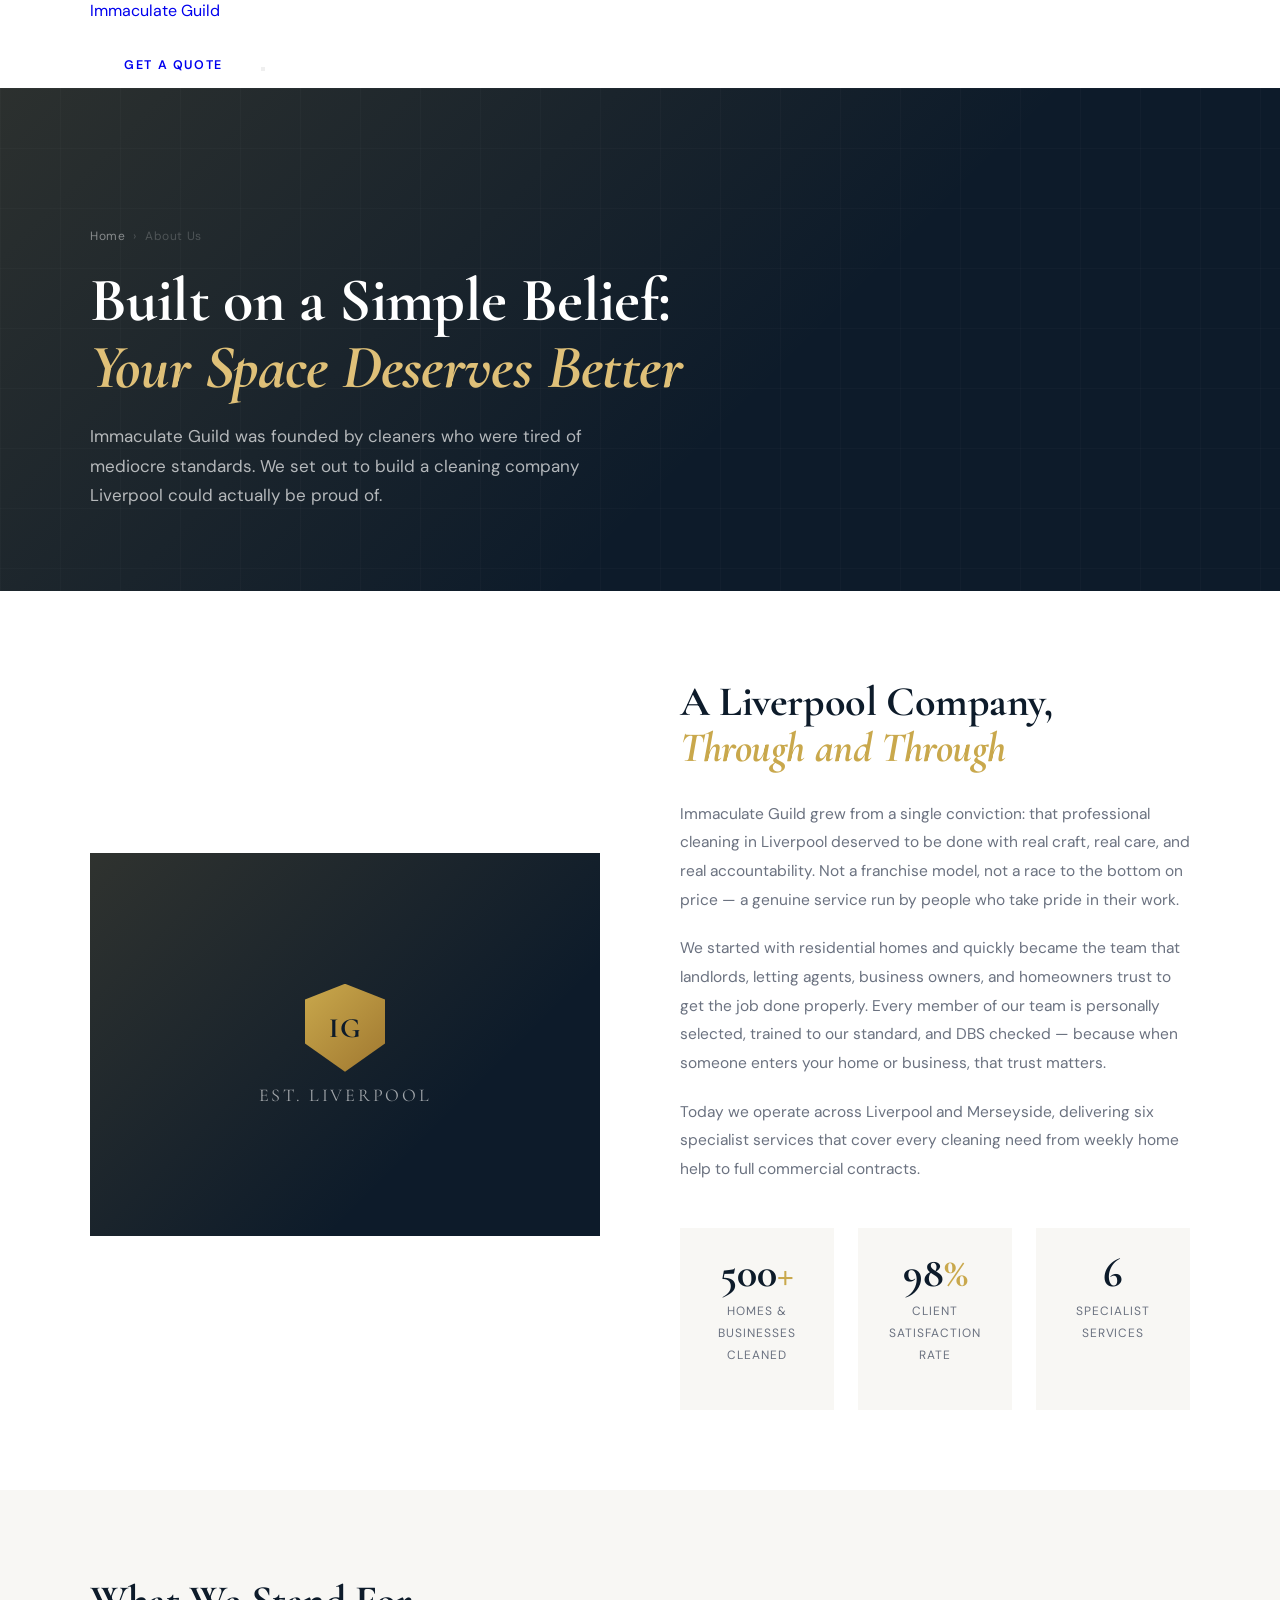
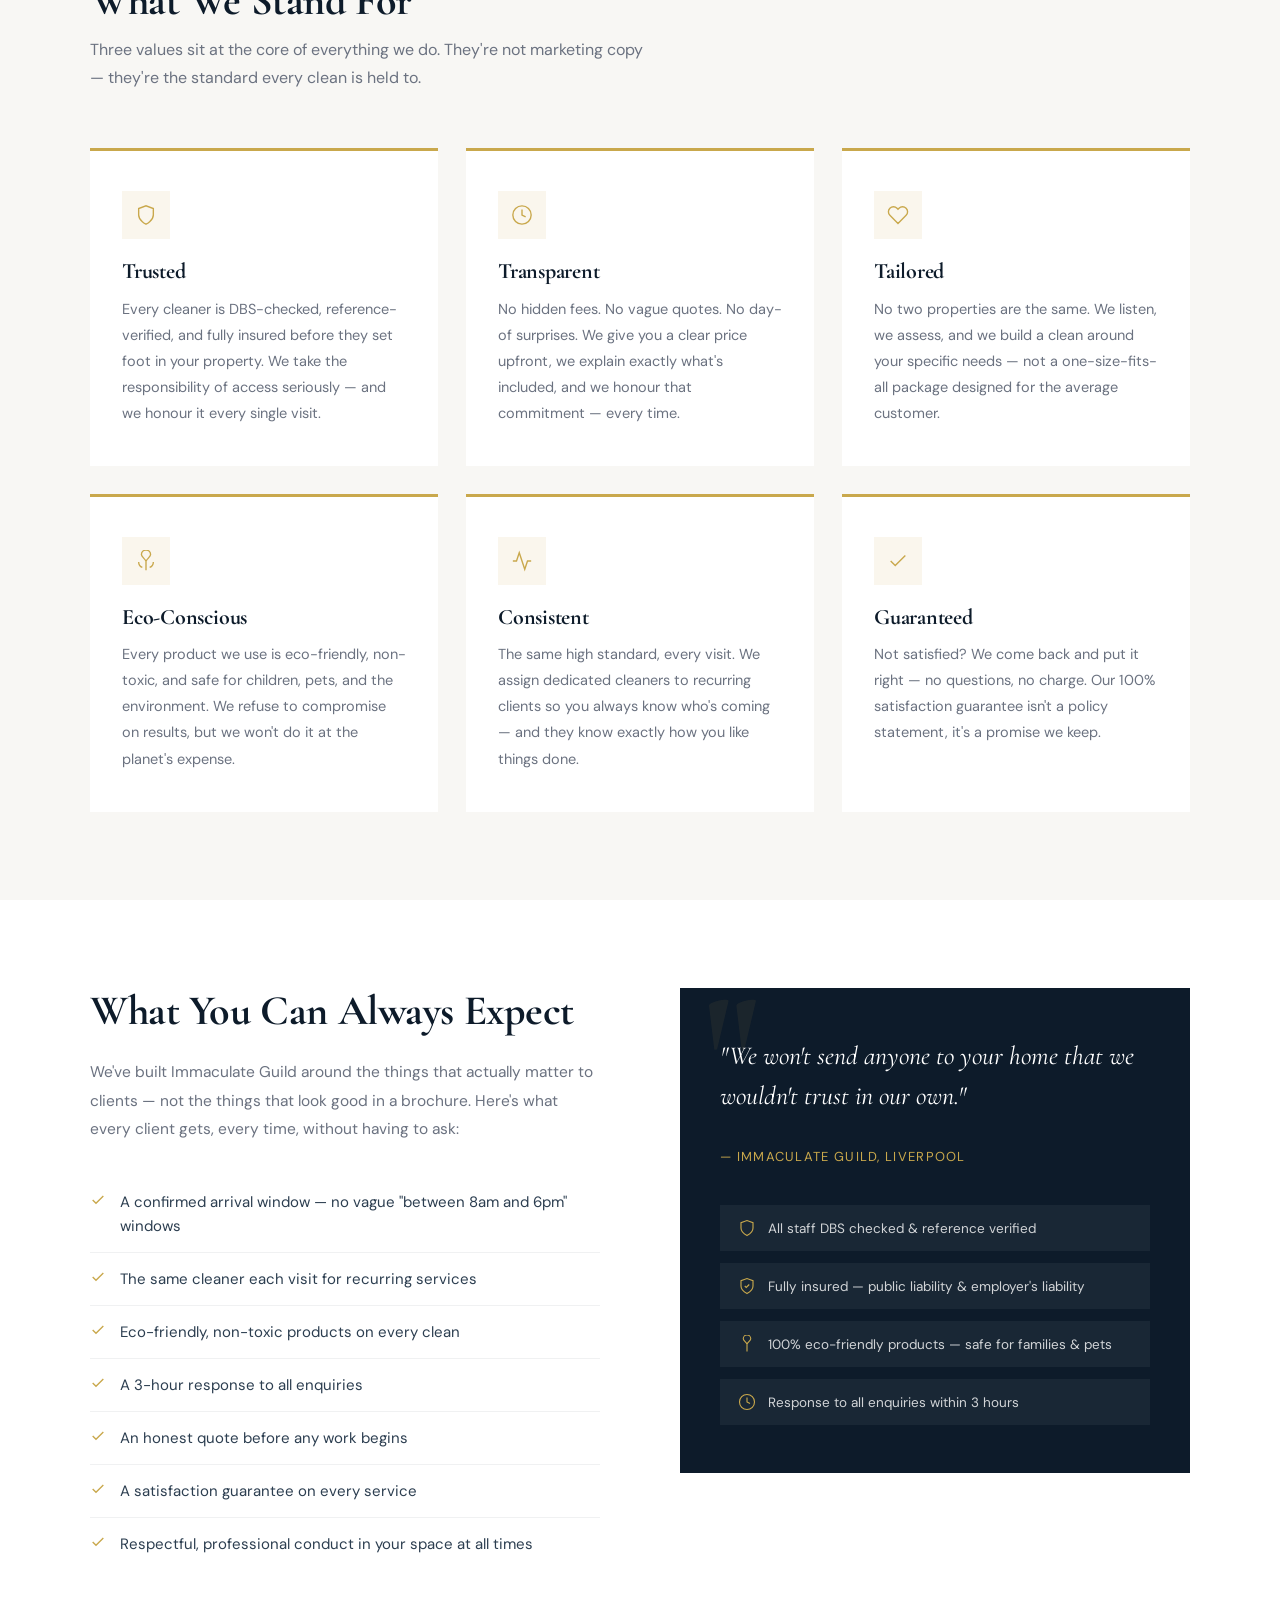
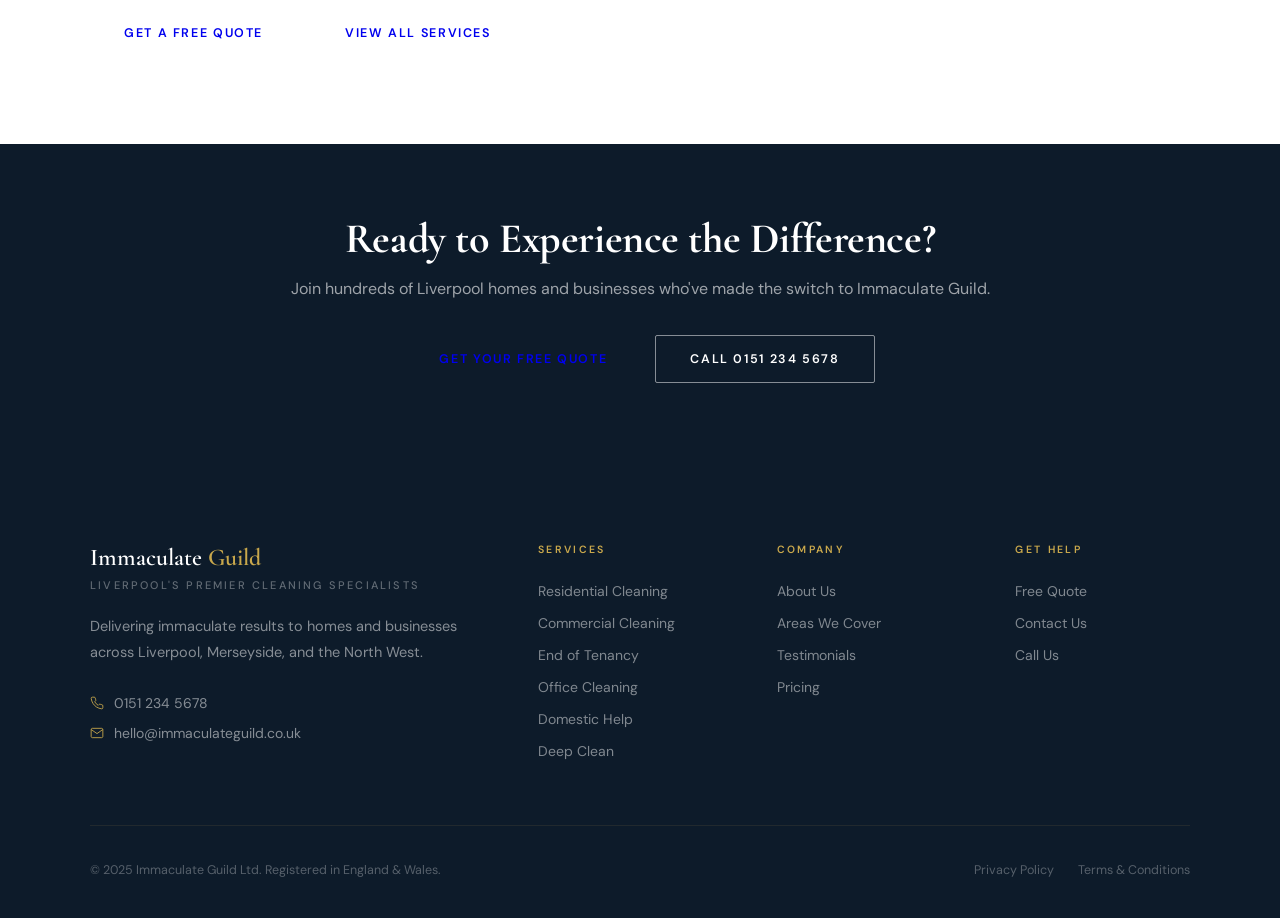
==== about.html @ 3dfc9b31 "Add supporting pages: About, Areas, Testimonials + sitemap/robots - about.html: Story, 6 brand value" ====
<!DOCTYPE html>
<html lang="en-GB">
<head>
  <meta charset="UTF-8"/>
  <meta name="viewport" content="width=device-width,initial-scale=1.0"/>
  <meta name="description" content="About Immaculate Guild — Liverpool's trusted professional cleaning specialists. Meet our team, our story, and the values behind every clean."/>
  <title>About Us | Immaculate Guild Liverpool</title>
  <link rel="preconnect" href="https://fonts.googleapis.com"/>
  <link rel="preconnect" href="https://fonts.gstatic.com" crossorigin/>
  <link href="https://fonts.googleapis.com/css2?family=Cormorant+Garamond:ital,wght@0,300;0,400;0,600;0,700;1,400;1,600&family=DM+Sans:opsz,wght@9..40,300;9..40,400;9..40,500;9..40,600&display=swap" rel="stylesheet"/>
  <link rel="stylesheet" href="css/global.css"/>
  <style>
    .page-hero {
      padding: 140px 0 80px;
      background: var(--navy); position: relative; overflow: hidden;
    }
    .page-hero::before {
      content: ''; position: absolute; inset: 0;
      background: linear-gradient(135deg, rgba(184,145,68,.18) 0%, transparent 60%);
    }
    .page-hero::after {
      content: ''; position: absolute; inset: 0; pointer-events: none;
      background-image: linear-gradient(rgba(255,255,255,.02) 1px,transparent 1px),
                        linear-gradient(90deg,rgba(255,255,255,.02) 1px,transparent 1px);
      background-size: 60px 60px;
    }
    .page-hero-inner { position: relative; z-index: 2; }
    .breadcrumb {
      display: flex; align-items: center; gap: 8px;
      font-size: 12px; color: rgba(255,255,255,.45); margin-bottom: 24px;
      letter-spacing: .05em;
    }
    .breadcrumb a { color: rgba(255,255,255,.45); transition: color .25s; }
    .breadcrumb a:hover { color: var(--gold); }
    .breadcrumb span { color: rgba(255,255,255,.2); }
    .page-hero h1 {
      font-family: 'Cormorant Garamond', serif;
      font-size: clamp(38px, 5vw, 62px); font-weight: 700;
      color: #fff; line-height: 1.08; margin-bottom: 20px;
    }
    .page-hero h1 em { font-style: italic; color: var(--gold-lt); }
    .page-hero p {
      font-size: 17px; color: rgba(255,255,255,.68); line-height: 1.75; max-width: 560px;
    }

    /* Story section */
    .story { padding: 88px 0 80px; background: var(--white); }
    .story-grid { display: grid; grid-template-columns: 1fr 1fr; gap: 80px; align-items: center; }
    .story-visual {
      background: var(--navy); aspect-ratio: 4/3; position: relative; overflow: hidden;
    }
    .story-visual::before {
      content: ''; position: absolute; inset: 0;
      background: linear-gradient(135deg, rgba(184,145,68,.2) 0%, transparent 70%);
    }
    .story-monogram {
      position: absolute; inset: 0; display: flex; align-items: center; justify-content: center;
      flex-direction: column; gap: 12px;
    }
    .story-monogram .shield-lg {
      width: 80px; height: 88px;
      background: linear-gradient(135deg, var(--gold) 0%, #a07830 100%);
      clip-path: polygon(50% 0%, 100% 18%, 100% 68%, 50% 100%, 0% 68%, 0% 18%);
      display: flex; align-items: center; justify-content: center;
    }
    .story-monogram .shield-lg span {
      font-family: 'Cormorant Garamond', serif; font-size: 28px; font-weight: 700;
      color: var(--navy); letter-spacing: .05em;
    }
    .story-monogram p {
      font-family: 'Cormorant Garamond', serif; font-size: 18px;
      color: rgba(255,255,255,.6); letter-spacing: .15em; text-transform: uppercase;
    }
    .story-text h2 {
      font-family: 'Cormorant Garamond', serif; font-size: 42px; font-weight: 700;
      color: var(--navy); line-height: 1.1; margin-bottom: 28px;
    }
    .story-text h2 em { font-style: italic; color: var(--gold); }
    .story-text p {
      font-size: 15.5px; color: var(--slate); line-height: 1.85; margin-bottom: 20px;
    }
    .story-stats {
      display: grid; grid-template-columns: repeat(3,1fr); gap: 24px; margin-top: 44px;
    }
    .stat-block { text-align: center; padding: 24px 16px; background: var(--off-white); }
    .stat-block .num {
      font-family: 'Cormorant Garamond', serif; font-size: 42px; font-weight: 700;
      color: var(--navy); line-height: 1;
    }
    .stat-block .num span { color: var(--gold); }
    .stat-block p { font-size: 12px; color: var(--slate); letter-spacing: .08em; text-transform: uppercase; margin-top: 6px; }

    /* Values section */
    .values { padding: 88px 0; background: var(--off-white); }
    .values h2 {
      font-family: 'Cormorant Garamond', serif; font-size: 42px; font-weight: 700;
      color: var(--navy); margin-bottom: 12px;
    }
    .values > .container > p { font-size: 16px; color: var(--slate); max-width: 560px; margin-bottom: 56px; line-height: 1.75; }
    .values-grid { display: grid; grid-template-columns: repeat(3,1fr); gap: 28px; }
    .value-card {
      background: var(--white); padding: 40px 32px;
      border-top: 3px solid var(--gold);
    }
    .value-card .icon {
      width: 48px; height: 48px; background: rgba(201,168,76,.1);
      display: flex; align-items: center; justify-content: center; margin-bottom: 20px;
    }
    .value-card .icon svg { width: 22px; height: 22px; stroke: var(--gold); stroke-width: 1.5; fill: none; }
    .value-card h3 {
      font-family: 'Cormorant Garamond', serif; font-size: 22px; font-weight: 700;
      color: var(--navy); margin-bottom: 12px;
    }
    .value-card p { font-size: 14.5px; color: var(--slate); line-height: 1.8; }

    /* Team / Promise */
    .promise { padding: 88px 0; background: var(--white); }
    .promise-grid { display: grid; grid-template-columns: 1fr 1fr; gap: 80px; align-items: start; }
    .promise-content h2 {
      font-family: 'Cormorant Garamond', serif; font-size: 42px; font-weight: 700;
      color: var(--navy); margin-bottom: 24px; line-height: 1.1;
    }
    .promise-content p { font-size: 15.5px; color: var(--slate); line-height: 1.85; margin-bottom: 20px; }
    .promise-list { list-style: none; margin-top: 32px; }
    .promise-list li {
      display: flex; align-items: flex-start; gap: 14px;
      padding: 14px 0; border-bottom: 1px solid rgba(13,27,42,.06);
      font-size: 15px; color: var(--charcoal); line-height: 1.6;
    }
    .promise-list li:last-child { border-bottom: none; }
    .promise-list li svg { width: 16px; height: 16px; stroke: var(--gold); stroke-width: 2; fill: none; flex-shrink: 0; margin-top: 2px; }
    .promise-cta { margin-top: 40px; display: flex; gap: 14px; flex-wrap: wrap; }

    .promise-panel {
      background: var(--navy); padding: 48px 40px; position: relative; overflow: hidden;
    }
    .promise-panel::before {
      content: '"'; position: absolute; top: -20px; left: 24px;
      font-family: 'Cormorant Garamond', serif; font-size: 180px; font-weight: 700;
      color: rgba(201,168,76,.08); line-height: 1;
    }
    .promise-panel blockquote {
      font-family: 'Cormorant Garamond', serif; font-size: 26px; font-style: italic;
      color: #fff; line-height: 1.55; margin-bottom: 32px; position: relative; z-index: 1;
    }
    .promise-panel cite {
      font-size: 13px; color: var(--gold); letter-spacing: .1em; text-transform: uppercase;
      font-style: normal; display: block;
    }
    .promise-badges { display: flex; flex-direction: column; gap: 12px; margin-top: 40px; }
    .promise-badge {
      display: flex; align-items: center; gap: 12px;
      padding: 14px 18px; background: rgba(255,255,255,.05);
    }
    .promise-badge svg { width: 18px; height: 18px; stroke: var(--gold); stroke-width: 1.5; fill: none; flex-shrink: 0; }
    .promise-badge span { font-size: 13.5px; color: rgba(255,255,255,.8); }

    /* CTA strip */
    .about-cta {
      padding: 72px 0; background: var(--navy); text-align: center;
    }
    .about-cta h2 {
      font-family: 'Cormorant Garamond', serif; font-size: 42px; font-weight: 700;
      color: #fff; margin-bottom: 16px;
    }
    .about-cta p { font-size: 16px; color: rgba(255,255,255,.6); margin-bottom: 36px; }
    .about-cta .btn-row { display: flex; gap: 14px; justify-content: center; flex-wrap: wrap; }

    @media (max-width: 1024px) {
      .story-grid, .promise-grid { grid-template-columns: 1fr; }
      .values-grid { grid-template-columns: 1fr 1fr; }
    }
    @media (max-width: 640px) {
      .values-grid { grid-template-columns: 1fr; }
      .story-stats { grid-template-columns: 1fr; }
    }
  </style>
</head>
<body>

<!-- ── HEADER ── -->
<header id="header">
  <div class="container header-inner">
    <a href="index.html" class="logo">Immaculate <span>Guild</span></a>
    <nav>
      <ul class="nav-links">
        <li><a href="index.html#services">Services</a></li>
        <li><a href="index.html#pricing">Pricing</a></li>
        <li><a href="index.html#testimonials">Reviews</a></li>
        <li><a href="areas.html">Areas</a></li>
        <li><a href="index.html#contact">Contact</a></li>
      </ul>
    </nav>
    <a href="index.html#contact" class="btn btn-primary nav-cta">Get a Quote</a>
    <button class="hamburger" aria-label="Open menu" aria-expanded="false">
      <span></span><span></span><span></span>
    </button>
  </div>
</header>

<!-- ── HERO ── -->
<section class="page-hero">
  <div class="container page-hero-inner">
    <div class="breadcrumb">
      <a href="index.html">Home</a><span>›</span><span>About Us</span>
    </div>
    <h1>Built on a Simple Belief:<br/><em>Your Space Deserves Better</em></h1>
    <p>Immaculate Guild was founded by cleaners who were tired of mediocre standards. We set out to build a cleaning company Liverpool could actually be proud of.</p>
  </div>
</section>

<!-- ── OUR STORY ── -->
<section class="story">
  <div class="container">
    <div class="story-grid">
      <div class="story-visual reveal">
        <div class="story-monogram">
          <div class="shield-lg"><span>IG</span></div>
          <p>Est. Liverpool</p>
        </div>
      </div>
      <div class="story-text reveal">
        <h2>A Liverpool Company,<br/><em>Through and Through</em></h2>
        <p>Immaculate Guild grew from a single conviction: that professional cleaning in Liverpool deserved to be done with real craft, real care, and real accountability. Not a franchise model, not a race to the bottom on price — a genuine service run by people who take pride in their work.</p>
        <p>We started with residential homes and quickly became the team that landlords, letting agents, business owners, and homeowners trust to get the job done properly. Every member of our team is personally selected, trained to our standard, and DBS checked — because when someone enters your home or business, that trust matters.</p>
        <p>Today we operate across Liverpool and Merseyside, delivering six specialist services that cover every cleaning need from weekly home help to full commercial contracts.</p>
        <div class="story-stats">
          <div class="stat-block reveal">
            <div class="num">500<span>+</span></div>
            <p>Homes & Businesses Cleaned</p>
          </div>
          <div class="stat-block reveal">
            <div class="num">98<span>%</span></div>
            <p>Client Satisfaction Rate</p>
          </div>
          <div class="stat-block reveal">
            <div class="num">6</div>
            <p>Specialist Services</p>
          </div>
        </div>
      </div>
    </div>
  </div>
</section>

<!-- ── VALUES ── -->
<section class="values">
  <div class="container">
    <h2 class="reveal">What We Stand For</h2>
    <p class="reveal">Three values sit at the core of everything we do. They're not marketing copy — they're the standard every clean is held to.</p>
    <div class="values-grid">
      <div class="value-card reveal">
        <div class="icon">
          <svg viewBox="0 0 24 24"><path d="M12 22s8-4 8-10V5l-8-3-8 3v7c0 6 8 10 8 10z"/></svg>
        </div>
        <h3>Trusted</h3>
        <p>Every cleaner is DBS-checked, reference-verified, and fully insured before they set foot in your property. We take the responsibility of access seriously — and we honour it every single visit.</p>
      </div>
      <div class="value-card reveal">
        <div class="icon">
          <svg viewBox="0 0 24 24"><circle cx="12" cy="12" r="10"/><polyline points="12 6 12 12 16 14"/></svg>
        </div>
        <h3>Transparent</h3>
        <p>No hidden fees. No vague quotes. No day-of surprises. We give you a clear price upfront, we explain exactly what's included, and we honour that commitment — every time.</p>
      </div>
      <div class="value-card reveal">
        <div class="icon">
          <svg viewBox="0 0 24 24"><path d="M20.84 4.61a5.5 5.5 0 00-7.78 0L12 5.67l-1.06-1.06a5.5 5.5 0 00-7.78 7.78l1.06 1.06L12 21.23l7.78-7.78 1.06-1.06a5.5 5.5 0 000-7.78z"/></svg>
        </div>
        <h3>Tailored</h3>
        <p>No two properties are the same. We listen, we assess, and we build a clean around your specific needs — not a one-size-fits-all package designed for the average customer.</p>
      </div>
      <div class="value-card reveal">
        <div class="icon">
          <svg viewBox="0 0 24 24"><path d="M12 22V12M12 12C10 9 7 7 7 5a5 5 0 0110 0c0 2-3 4-5 7z"/><path d="M8 19c-2.5-1-4-3-4-6"/><path d="M16 19c2.5-1 4-3 4-6"/></svg>
        </div>
        <h3>Eco-Conscious</h3>
        <p>Every product we use is eco-friendly, non-toxic, and safe for children, pets, and the environment. We refuse to compromise on results, but we won't do it at the planet's expense.</p>
      </div>
      <div class="value-card reveal">
        <div class="icon">
          <svg viewBox="0 0 24 24"><polyline points="22 12 18 12 15 21 9 3 6 12 2 12"/></svg>
        </div>
        <h3>Consistent</h3>
        <p>The same high standard, every visit. We assign dedicated cleaners to recurring clients so you always know who's coming — and they know exactly how you like things done.</p>
      </div>
      <div class="value-card reveal">
        <div class="icon">
          <svg viewBox="0 0 24 24"><polyline points="20 6 9 17 4 12"/></svg>
        </div>
        <h3>Guaranteed</h3>
        <p>Not satisfied? We come back and put it right — no questions, no charge. Our 100% satisfaction guarantee isn't a policy statement, it's a promise we keep.</p>
      </div>
    </div>
  </div>
</section>

<!-- ── OUR PROMISE ── -->
<section class="promise">
  <div class="container">
    <div class="promise-grid">
      <div class="promise-content reveal">
        <h2>What You Can Always Expect</h2>
        <p>We've built Immaculate Guild around the things that actually matter to clients — not the things that look good in a brochure. Here's what every client gets, every time, without having to ask:</p>
        <ul class="promise-list">
          <li><svg viewBox="0 0 24 24"><polyline points="20 6 9 17 4 12"/></svg>A confirmed arrival window — no vague "between 8am and 6pm" windows</li>
          <li><svg viewBox="0 0 24 24"><polyline points="20 6 9 17 4 12"/></svg>The same cleaner each visit for recurring services</li>
          <li><svg viewBox="0 0 24 24"><polyline points="20 6 9 17 4 12"/></svg>Eco-friendly, non-toxic products on every clean</li>
          <li><svg viewBox="0 0 24 24"><polyline points="20 6 9 17 4 12"/></svg>A 3-hour response to all enquiries</li>
          <li><svg viewBox="0 0 24 24"><polyline points="20 6 9 17 4 12"/></svg>An honest quote before any work begins</li>
          <li><svg viewBox="0 0 24 24"><polyline points="20 6 9 17 4 12"/></svg>A satisfaction guarantee on every service</li>
          <li><svg viewBox="0 0 24 24"><polyline points="20 6 9 17 4 12"/></svg>Respectful, professional conduct in your space at all times</li>
        </ul>
        <div class="promise-cta">
          <a href="index.html#contact" class="btn btn-primary">Get a Free Quote</a>
          <a href="index.html#services" class="btn btn-secondary">View All Services</a>
        </div>
      </div>
      <div class="promise-panel reveal">
        <blockquote>"We won't send anyone to your home that we wouldn't trust in our own."</blockquote>
        <cite>— Immaculate Guild, Liverpool</cite>
        <div class="promise-badges">
          <div class="promise-badge">
            <svg viewBox="0 0 24 24"><path d="M12 22s8-4 8-10V5l-8-3-8 3v7c0 6 8 10 8 10z"/></svg>
            <span>All staff DBS checked &amp; reference verified</span>
          </div>
          <div class="promise-badge">
            <svg viewBox="0 0 24 24"><path d="M12 22s8-4 8-10V5l-8-3-8 3v7c0 6 8 10 8 10z"/><polyline points="9 12 11 14 15 10"/></svg>
            <span>Fully insured — public liability &amp; employer's liability</span>
          </div>
          <div class="promise-badge">
            <svg viewBox="0 0 24 24"><path d="M12 22V12M12 12C10 9 7 7 7 5a5 5 0 0110 0c0 2-3 4-5 7z"/></svg>
            <span>100% eco-friendly products — safe for families &amp; pets</span>
          </div>
          <div class="promise-badge">
            <svg viewBox="0 0 24 24"><circle cx="12" cy="12" r="10"/><polyline points="12 6 12 12 16 14"/></svg>
            <span>Response to all enquiries within 3 hours</span>
          </div>
        </div>
      </div>
    </div>
  </div>
</section>

<!-- ── CTA ── -->
<section class="about-cta">
  <div class="container">
    <h2 class="reveal">Ready to Experience the Difference?</h2>
    <p class="reveal">Join hundreds of Liverpool homes and businesses who've made the switch to Immaculate Guild.</p>
    <div class="btn-row reveal">
      <a href="index.html#contact" class="btn btn-primary">Get Your Free Quote</a>
      <a href="tel:01512345678" class="btn btn-ghost-white">Call 0151 234 5678</a>
    </div>
  </div>
</section>

<!-- ── FOOTER ── -->
<footer id="footer">
  <div class="container">
    <div class="footer-top">
      <div>
        <div class="footer-logo">Immaculate <span>Guild</span></div>
        <div class="footer-tagline">Liverpool's Premier Cleaning Specialists</div>
        <p class="footer-about">Delivering immaculate results to homes and businesses across Liverpool, Merseyside, and the North West.</p>
        <div class="footer-contacts">
          <a href="tel:01512345678" class="footer-contact-item"><svg viewBox="0 0 24 24"><path d="M22 16.92v3a2 2 0 01-2.18 2 19.79 19.79 0 01-8.63-3.07A19.5 19.5 0 015.13 12.72 19.79 19.79 0 012.12 4.18 2 2 0 014.11 2h3a2 2 0 012 1.72c.127.96.361 1.9.7 2.81a2 2 0 01-.45 2.11L8.09 9.91a16 16 0 006 6l1.27-1.27a2 2 0 012.11-.45c.91.339 1.85.573 2.81.7A2 2 0 0122 16.92z"/></svg>0151 234 5678</a>
          <a href="mailto:hello@immaculateguild.co.uk" class="footer-contact-item"><svg viewBox="0 0 24 24"><path d="M4 4h16c1.1 0 2 .9 2 2v12c0 1.1-.9 2-2 2H4c-1.1 0-2-.9-2-2V6c0-1.1.9-2 2-2z"/><polyline points="22,6 12,13 2,6"/></svg>hello@immaculateguild.co.uk</a>
        </div>
      </div>
      <div class="footer-col"><h4>Services</h4><ul>
        <li><a href="services/residential.html">Residential Cleaning</a></li>
        <li><a href="services/commercial.html">Commercial Cleaning</a></li>
        <li><a href="services/end-of-tenancy.html">End of Tenancy</a></li>
        <li><a href="services/office-cleaning.html">Office Cleaning</a></li>
        <li><a href="services/domestic-help.html">Domestic Help</a></li>
        <li><a href="services/deep-clean.html">Deep Clean</a></li>
      </ul></div>
      <div class="footer-col"><h4>Company</h4><ul>
        <li><a href="about.html">About Us</a></li>
        <li><a href="areas.html">Areas We Cover</a></li>
        <li><a href="testimonials.html">Testimonials</a></li>
        <li><a href="index.html#pricing">Pricing</a></li>
      </ul></div>
      <div class="footer-col"><h4>Get Help</h4><ul>
        <li><a href="index.html#contact">Free Quote</a></li>
        <li><a href="index.html#contact">Contact Us</a></li>
        <li><a href="tel:01512345678">Call Us</a></li>
      </ul></div>
    </div>
    <div class="footer-bottom">
      <span>© 2025 Immaculate Guild Ltd. Registered in England &amp; Wales.</span>
      <div class="footer-legal">
        <a href="privacy-policy.html">Privacy Policy</a>
        <a href="terms.html">Terms &amp; Conditions</a>
      </div>
    </div>
  </div>
</footer>

<script src="js/main.js"></script>
</body>
</html>
---- css/global.css ----
/* ═══════════════════════════════════════════════════════════
   IMMACULATE GUILD — Global Stylesheet
   Brand: Navy #0D1B2A · Gold #C9A84C · Purple #6B2D8B
   Fonts: Cormorant Garamond (serif) · DM Sans (sans)
═══════════════════════════════════════════════════════════ */

@import url('https://fonts.googleapis.com/css2?family=Cormorant+Garamond:ital,wght@0,300;0,400;0,600;0,700;1,300;1,400;1,600&family=DM+Sans:opsz,wght@9..40,300;9..40,400;9..40,500;9..40,600&display=swap');

/* ── TOKENS ─────────────────────────────────────────────── */
:root {
  --navy:       #0D1B2A;
  --navy-mid:   #122236;
  --gold:       #C9A84C;
  --gold-lt:    #DFC078;
  --white:      #FFFFFF;
  --off-white:  #F8F7F4;
  --pearl:      #F2EFE9;
  --charcoal:   #2C3E50;
  --slate:      #6B7280;
  --purple:     #6B2D8B;
  --solar:      #F0B429;
  --radius:     2px;
  --transition: .28s cubic-bezier(.4,0,.2,1);
}

/* ── RESET ──────────────────────────────────────────────── */
*, *::before, *::after { box-sizing: border-box; margin: 0; padding: 0; }
html  { scroll-behavior: smooth; font-size: 16px; }
body  { font-family: 'DM Sans', sans-serif; color: var(--charcoal); background: var(--white); overflow-x: hidden; -webkit-font-smoothing: antialiased; }
img   { display: block; max-width: 100%; }
a     { text-decoration: none; }
button, input, select, textarea { font-family: inherit; }
h1, h2, h3 { font-family: 'Cormorant Garamond', serif; line-height: 1.1; letter-spacing: -.01em; }

/* ── UTILITIES ──────────────────────────────────────────── */
.container  { max-width: 1180px; margin: 0 auto; padding: 0 40px; }
.serif      { font-family: 'Cormorant Garamond', serif; }
.gold-text  { color: var(--gold); }
.text-center { text-align: center; }

.eyebrow {
  display: inline-flex; align-items: center; gap: 12px;
  font-size: 11px; font-weight: 600; letter-spacing: .22em; text-transform: uppercase;
  color: var(--gold); margin-bottom: 18px;
}
.eyebrow::before, .eyebrow::after {
  content: ''; display: block; width: 28px; height: 1px; background: var(--gold); opacity: .6;
}

.section-h   { font-size: clamp(34px, 4.5vw, 52px); font-weight: 700; color: var(--navy); margin-bottom: 18px; }
.section-h.light { color: #fff; }
.section-sub { font-size: 17px; color: var(--slate); line-height: 1.75; max-width: 540px; }
.section-sub.light { color: rgba(255,255,255,.65); }

/* ── BUTTONS ────────────────────────────────────────────── */
.btn {
  display: inline-flex; align-items: center; gap: 10px;
  padding: 15px 34px; font-size: 12.5px; font-weight: 600;
  letter-spacing: .13em; text-transform: uppercase;
  border: none; cursor: pointer; transition: all var(--transition);
  border-radius: var(--radius);
}
.btn svg { width: 14px; height: 14px; flex-shrink: 0; transition: transform var(--transition); }
.btn:hover svg { transform: translateX(4px); }

.btn-gold         { background: var(--gold); color: var(--navy); }
.btn-gold:hover   { background: #b8943e; box-shadow: 0 8px 28px rgba(201,168,76,.35); transform: translateY(-2px); }

.btn-ghost-white  { background: transparent; color: #fff; border: 1.5px solid rgba(255,255,255,.5); }
.btn-ghost-white:hover { background: rgba(255,255,255,.1); border-color: #fff; transform: translateY(-2px); }

.btn-ghost-navy   { background: transparent; color: var(--navy); border: 1.5px solid var(--navy); }
.btn-ghost-navy:hover { background: var(--navy); color: #fff; transform: translateY(-2px); }

.btn-white        { background: #fff; color: var(--navy); }
.btn-white:hover  { background: var(--pearl); box-shadow: 0 8px 28px rgba(0,0,0,.12); transform: translateY(-2px); }

/* ── REVEAL ANIMATIONS ──────────────────────────────────── */
.reveal    { opacity: 0; transform: translateY(32px); transition: opacity .75s ease, transform .75s ease; }
.reveal.up { opacity: 1; transform: translateY(0); }
.reveal-d1 { transition-delay: .1s; }
.reveal-d2 { transition-delay: .2s; }
.reveal-d3 { transition-delay: .3s; }

/* ── NAVIGATION ─────────────────────────────────────────── */
#nav {
  position: fixed; inset-block-start: 0; inset-inline: 0; z-index: 200;
  display: flex; align-items: center; justify-content: space-between;
  padding: 0 48px; height: 76px;
  background: rgba(13,27,42,.94); backdrop-filter: blur(16px);
  border-bottom: 1px solid rgba(201,168,76,.12);
  transition: background var(--transition), height var(--transition);
}
#nav.scrolled { height: 64px; background: rgba(13,27,42,.98); }

.nav-logo { font-family: 'Cormorant Garamond', serif; font-size: 21px; font-weight: 600; color: #fff; letter-spacing: .04em; display: flex; align-items: center; gap: 10px; }
.nav-logo .shield { width: 32px; height: 32px; background: var(--gold); clip-path: polygon(0 0,100% 0,100% 72%,50% 100%,0 72%); display: flex; align-items: center; justify-content: center; flex-shrink: 0; }
.nav-logo .shield span { font-size: 10px; font-weight: 700; color: var(--navy); letter-spacing: 0; margin-top: -3px; }
.nav-logo .name span { color: var(--gold); }

.nav-links { display: flex; gap: 34px; list-style: none; }
.nav-links a { font-size: 12px; font-weight: 500; letter-spacing: .1em; text-transform: uppercase; color: rgba(255,255,255,.75); position: relative; padding-bottom: 3px; transition: color var(--transition); }
.nav-links a::after { content: ''; position: absolute; bottom: 0; left: 0; width: 0; height: 1px; background: var(--gold); transition: width .3s ease; }
.nav-links a:hover { color: #fff; }
.nav-links a:hover::after { width: 100%; }

.nav-actions { display: flex; align-items: center; gap: 16px; }
.nav-tel { font-size: 12.5px; color: rgba(255,255,255,.6); letter-spacing: .03em; display: flex; align-items: center; gap: 7px; transition: color var(--transition); }
.nav-tel:hover { color: var(--gold); }

.burger { display: none; flex-direction: column; gap: 5px; cursor: pointer; padding: 4px; }
.burger span { display: block; width: 22px; height: 1.5px; background: #fff; transition: all .3s; }

.mobile-menu { display: none; position: fixed; inset: 0; z-index: 199; padding-top: 76px; background: rgba(13,27,42,.98); flex-direction: column; align-items: center; justify-content: center; gap: 32px; }
.mobile-menu.open { display: flex; }
.mobile-menu a { font-family: 'Cormorant Garamond', serif; font-size: 36px; font-weight: 600; color: #fff; letter-spacing: .02em; transition: color var(--transition); }
.mobile-menu a:hover { color: var(--gold); }

/* ── FOOTER ─────────────────────────────────────────────── */
#footer { background: var(--navy); padding: 88px 0 40px; }
.footer-top { display: grid; grid-template-columns: 2.2fr 1fr 1fr 1fr; gap: 64px; padding-bottom: 64px; border-bottom: 1px solid rgba(201,168,76,.1); }
.footer-logo { font-family: 'Cormorant Garamond', serif; font-size: 24px; font-weight: 600; color: #fff; margin-bottom: 6px; }
.footer-logo span { color: var(--gold); }
.footer-tagline { font-size: 11px; font-weight: 500; letter-spacing: .2em; text-transform: uppercase; color: rgba(255,255,255,.35); margin-bottom: 22px; }
.footer-about { font-size: 14.5px; color: rgba(255,255,255,.5); line-height: 1.78; margin-bottom: 28px; }
.footer-contacts { display: flex; flex-direction: column; gap: 12px; }
.footer-contact-item { display: flex; align-items: center; gap: 10px; font-size: 14px; color: rgba(255,255,255,.5); transition: color var(--transition); }
.footer-contact-item:hover { color: var(--gold); }
.footer-contact-item svg { width: 14px; height: 14px; stroke: var(--gold); stroke-width: 1.5; fill: none; flex-shrink: 0; }
.footer-col h4 { font-size: 10.5px; font-weight: 600; letter-spacing: .22em; text-transform: uppercase; color: var(--gold); margin-bottom: 24px; }
.footer-col ul { list-style: none; display: flex; flex-direction: column; gap: 11px; }
.footer-col a { font-size: 14px; color: rgba(255,255,255,.48); transition: color var(--transition); }
.footer-col a:hover { color: #fff; }
.footer-bottom { display: flex; align-items: center; justify-content: space-between; padding-top: 36px; font-size: 12.5px; color: rgba(255,255,255,.3); flex-wrap: wrap; gap: 12px; }
.footer-legal { display: flex; gap: 24px; }
.footer-legal a { color: rgba(255,255,255,.3); transition: color var(--transition); }
.footer-legal a:hover { color: rgba(255,255,255,.65); }

/* ── RESPONSIVE ─────────────────────────────────────────── */
@media (max-width: 1024px) {
  .container { padding: 0 28px; }
  .footer-top { grid-template-columns: 1fr 1fr; gap: 44px; }
}
@media (max-width: 768px) {
  #nav { padding: 0 24px; }
  .nav-links, .nav-actions { display: none; }
  .burger { display: flex; }
  .footer-top { grid-template-columns: 1fr; }
}
@media (max-width: 600px) {
  .container { padding: 0 20px; }
}
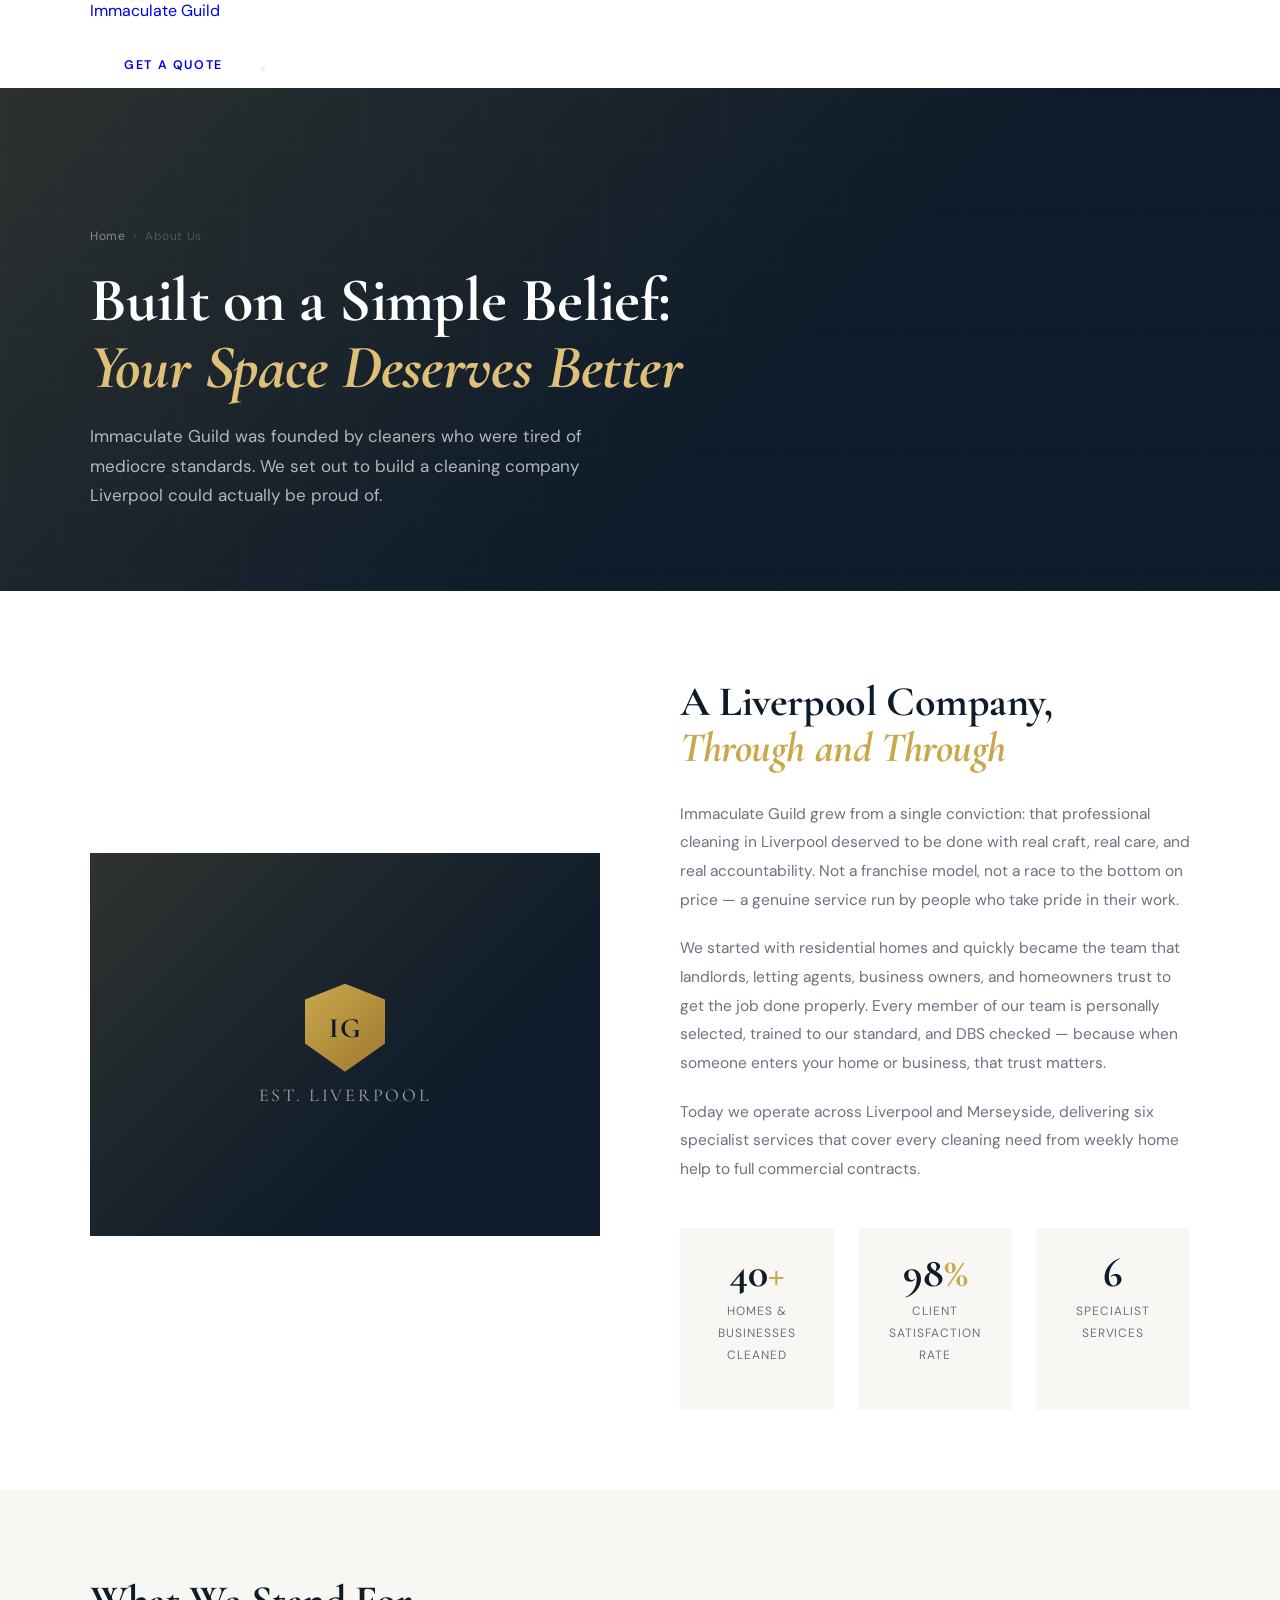
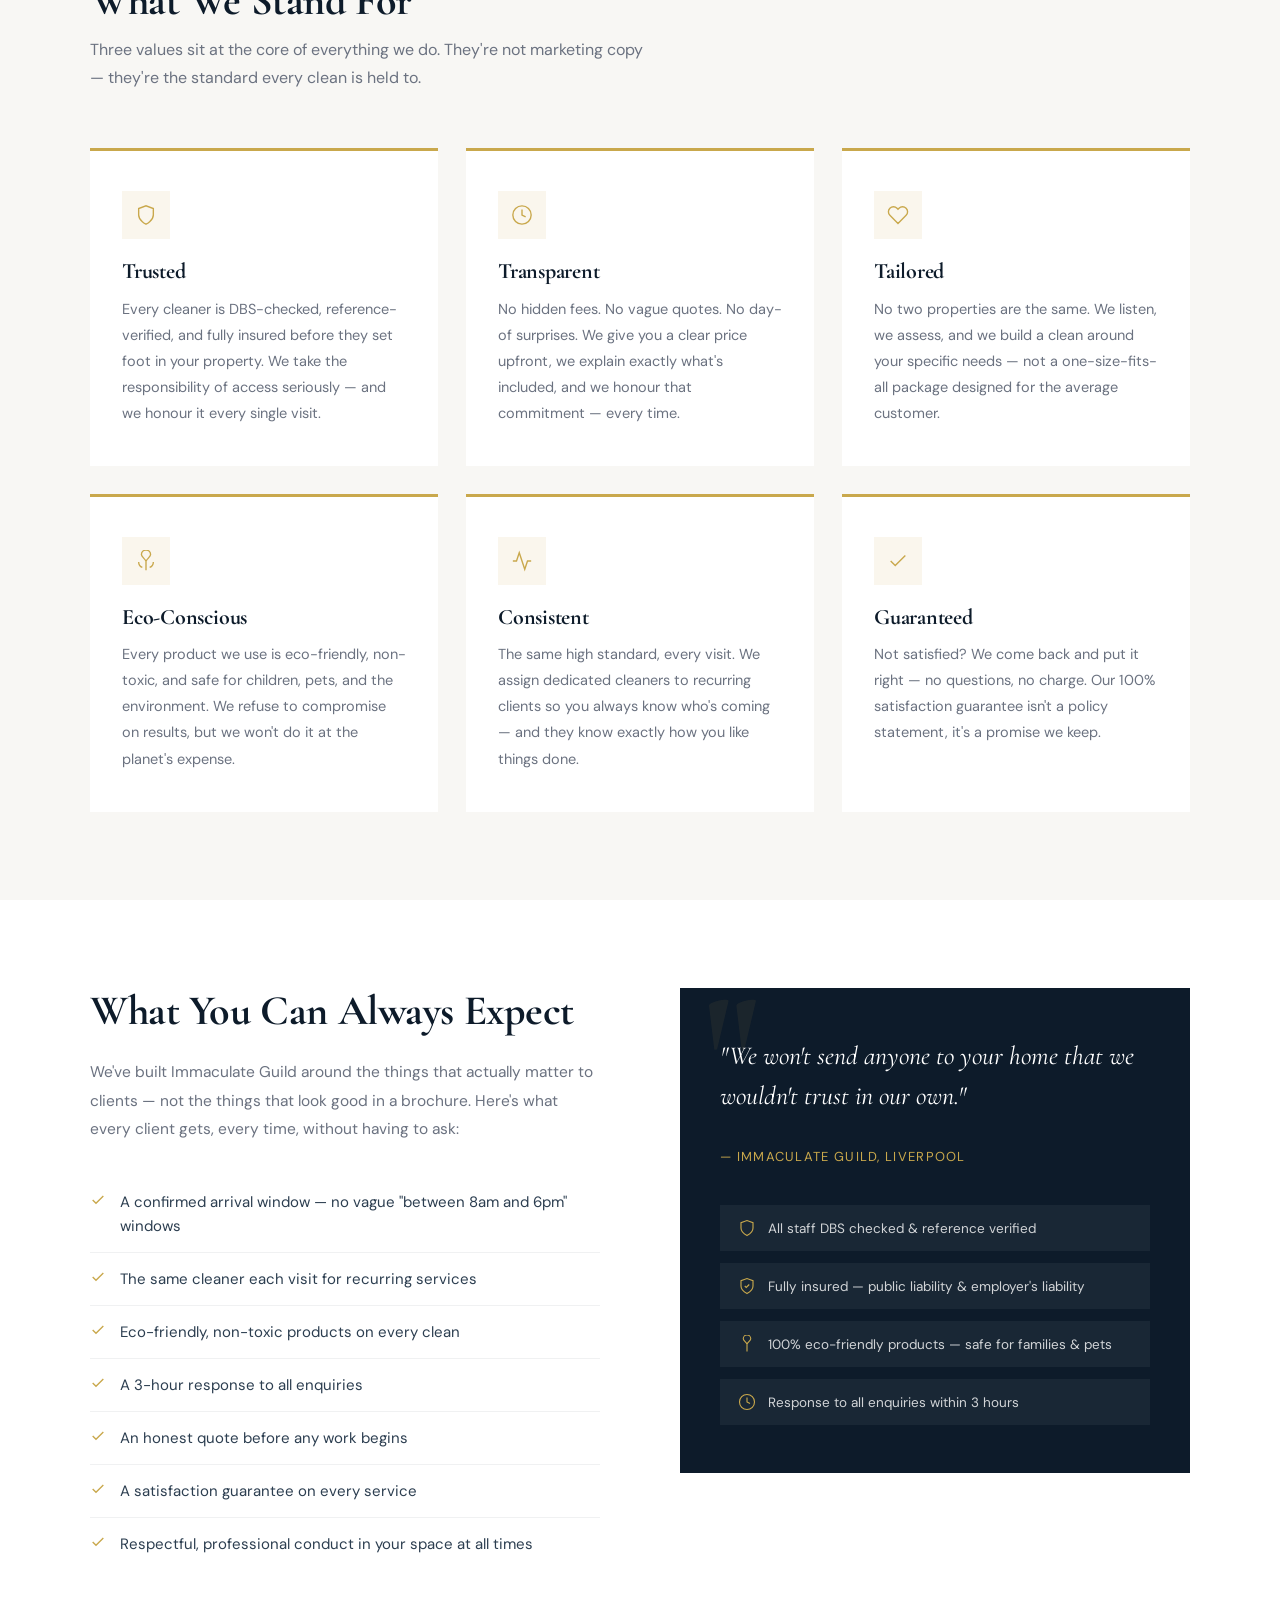
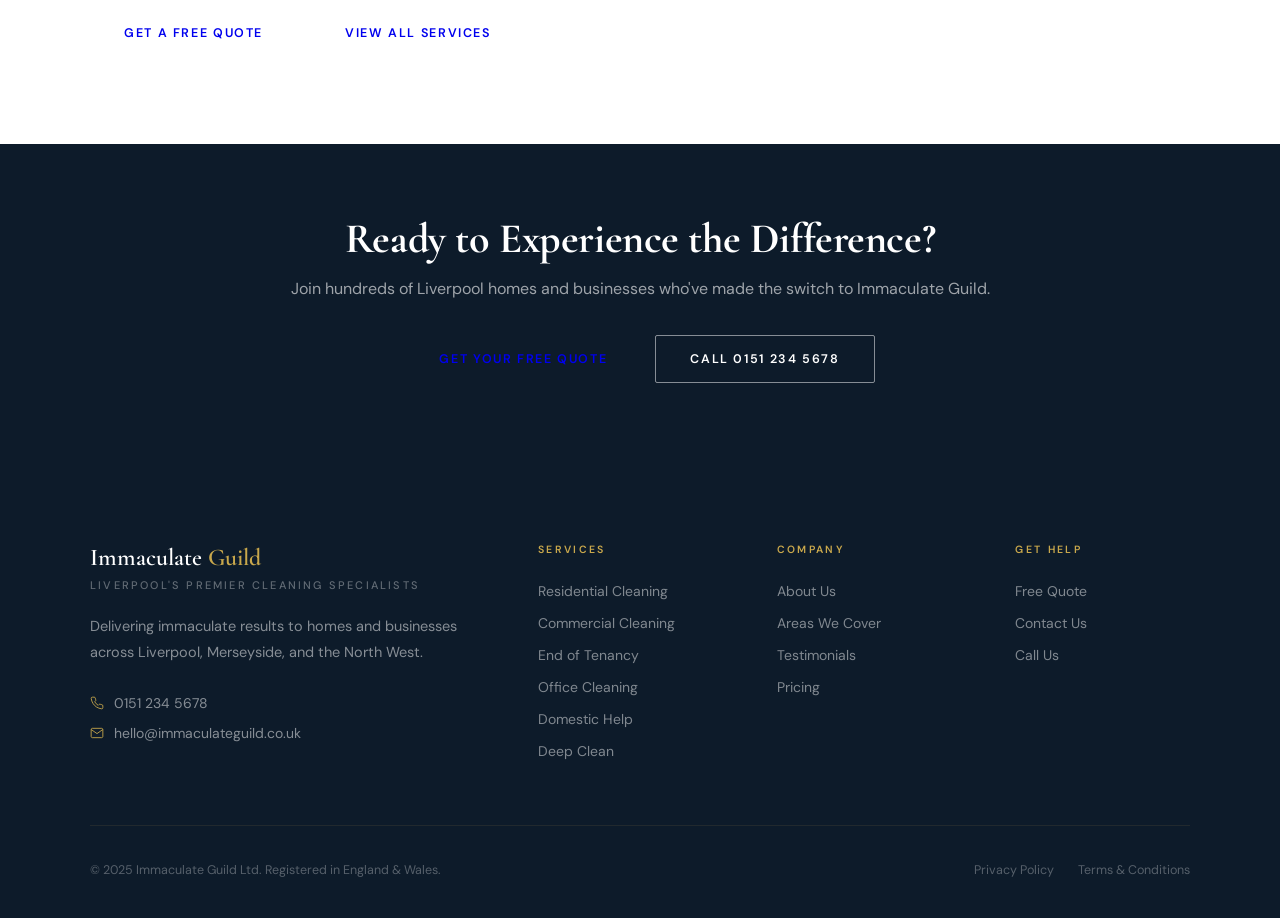
==== commit 6c3059ac: "Remove comma from pricing heading; update properties cleaned to 40+ - Clear Honest Prices (comma rem" ====
--- a/about.html
+++ b/about.html
@@ -226,7 +226,7 @@
         <p>Today we operate across Liverpool and Merseyside, delivering six specialist services that cover every cleaning need from weekly home help to full commercial contracts.</p>
         <div class="story-stats">
           <div class="stat-block reveal">
-            <div class="num">500<span>+</span></div>
+            <div class="num">40<span>+</span></div>
             <p>Homes & Businesses Cleaned</p>
           </div>
           <div class="stat-block reveal">
